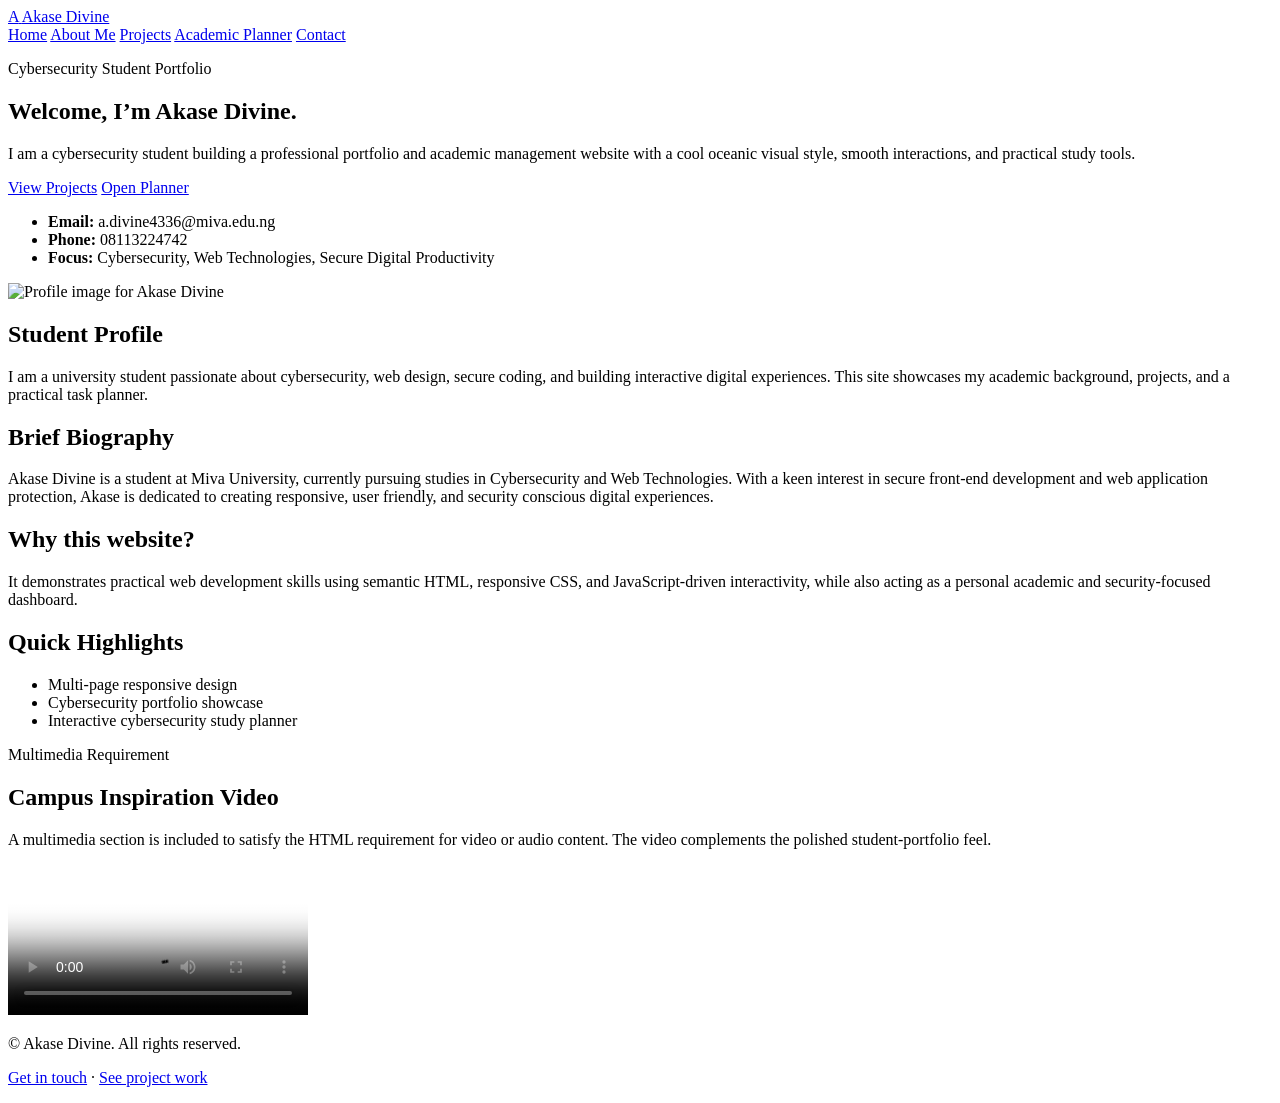
==== index.html @ f3ceebf8 "Add files via upload" ====
<!DOCTYPE html>
<html lang="en">
<head>
    <meta charset="UTF-8">
    <meta name="viewport" content="width=device-width, initial-scale=1.0">
    <title>Akase Divine | Cybersecurity & Web Technologies Portfolio</title>
    <meta name="description" content="Responsive cybersecurity and web technologies portfolio and academic management website for Akase Divine.">
    <link rel="preconnect" href="https://fonts.googleapis.com">
    <link rel="preconnect" href="https://fonts.gstatic.com" crossorigin>
    <link href="https://fonts.googleapis.com/css2?family=Poppins:wght@400;500;600;700&display=swap" rel="stylesheet">
    <link rel="stylesheet" href="assets/css/style.css">
</head>
<body data-page="home">
    <header class="site-header">
        <div class="container header-inner">
            <a class="brand" href="index.html">
                <span class="brand-mark">A</span>
                <span class="brand-text">Akase Divine</span>
            </a>
            <nav class="site-nav" aria-label="Primary navigation">
                <a href="index.html">Home</a>
                <a href="about.html">About Me</a>
                <a href="projects.html">Projects</a>
                <a href="planner.html">Academic Planner</a>
                <a href="contact.html">Contact</a>
            </nav>
        </div>
    </header>

    <main>
        <section class="hero section-pad">
            <div class="container hero-grid">
                <div class="hero-copy">
                    <p class="eyebrow">Cybersecurity Student Portfolio</p>
                    <h1>Welcome, I’m <span>Akase Divine</span>.</h1>
                    <p class="lead">
                        I am a cybersecurity student building a professional portfolio and academic management website
                        with a cool oceanic visual style, smooth interactions, and practical study tools.
                    </p>
                    <div class="hero-actions">
                        <a class="btn primary" href="projects.html">View Projects</a>
                        <a class="btn secondary" href="planner.html">Open Planner</a>
                    </div>
                    <ul class="hero-meta">
                        <li><strong>Email:</strong> a.divine4336@miva.edu.ng</li>
                        <li><strong>Phone:</strong> 08113224742</li>
                        <li><strong>Focus:</strong> Cybersecurity, Web Technologies, Secure Digital Productivity</li>
                    </ul>
                </div>
                <div class="hero-card glass-card">
                    <img src="assets/images/profile.jpg" alt="Profile image for Akase Divine" class="profile-image">
                    <div class="hero-card-body">
                        <h2>Student Profile</h2>
                        <p>
                            I am a university student passionate about cybersecurity, web design, secure coding,
                            and building interactive digital experiences. This site showcases my academic background,
                            projects, and a practical task planner.
                        </p>
                    </div>
                </div>
            </div>
        </section>

        <section class="section-pad section-alt">
            <div class="container intro-grid">
                <article class="info-card">
                    <h2>Brief Biography</h2>
                    <p>
                        Akase Divine is a student at Miva University, currently pursuing studies in Cybersecurity and Web Technologies. With a keen interest in secure front-end development and web application protection, Akase is dedicated to creating responsive, user friendly, and security conscious digital experiences.
                    </p>
                </article>
                <article class="info-card">
                    <h2>Why this website?</h2>
                    <p>
                        It demonstrates practical web development skills using semantic HTML, responsive CSS,
                        and JavaScript-driven interactivity, while also acting as a personal academic and security-focused dashboard.
                    </p>
                </article>
                <article class="info-card">
                    <h2>Quick Highlights</h2>
                    <ul class="check-list">
                        <li>Multi-page responsive design</li>
                        <li>Cybersecurity portfolio showcase</li>
                        <li>Interactive cybersecurity study planner</li>
                    </ul>
                </article>
            </div>
        </section>

        <section class="section-pad">
            <div class="container split-section">
                <div>
                    <p class="eyebrow">Multimedia Requirement</p>
                    <h2>Campus Inspiration Video</h2>
                    <p>
                        A multimedia section is included to satisfy the HTML requirement for video or audio content.
                        The video complements the polished student-portfolio feel.
                    </p>
                </div>
                <div class="media-frame">
                    <video controls poster="assets/images/media-poster.svg">
                        <source src="assets/media/sample-video.mp4" type="video/mp4">
                        Your browser does not support the video tag.
                    </video>
                </div>
            </div>
        </section>
    </main>

    <footer class="site-footer">
        <div class="container footer-inner">
            <p>&copy; <span id="year"></span> Akase Divine. All rights reserved.</p>
            <p><a href="contact.html">Get in touch</a> · <a href="projects.html">See project work</a></p>
        </div>
    </footer>

    <script src="assets/js/main.js"></script>
</body>
</html>
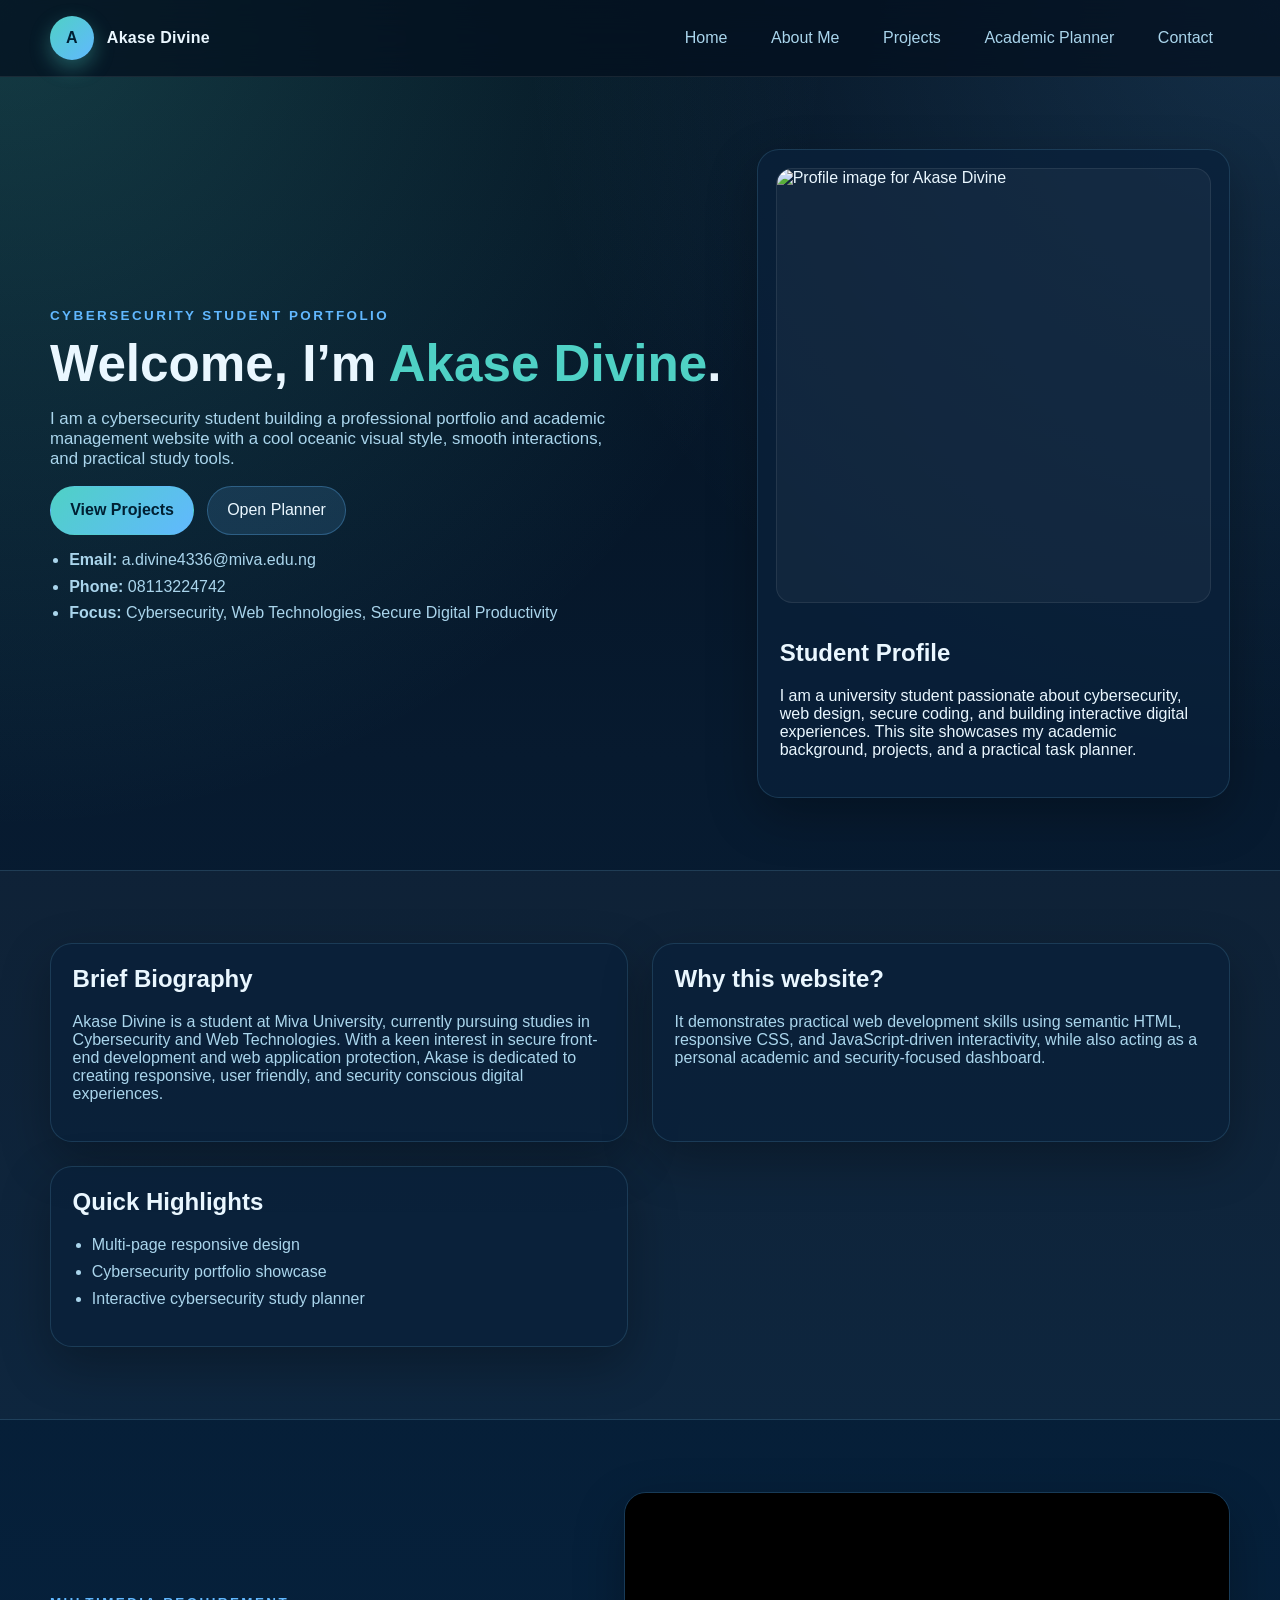
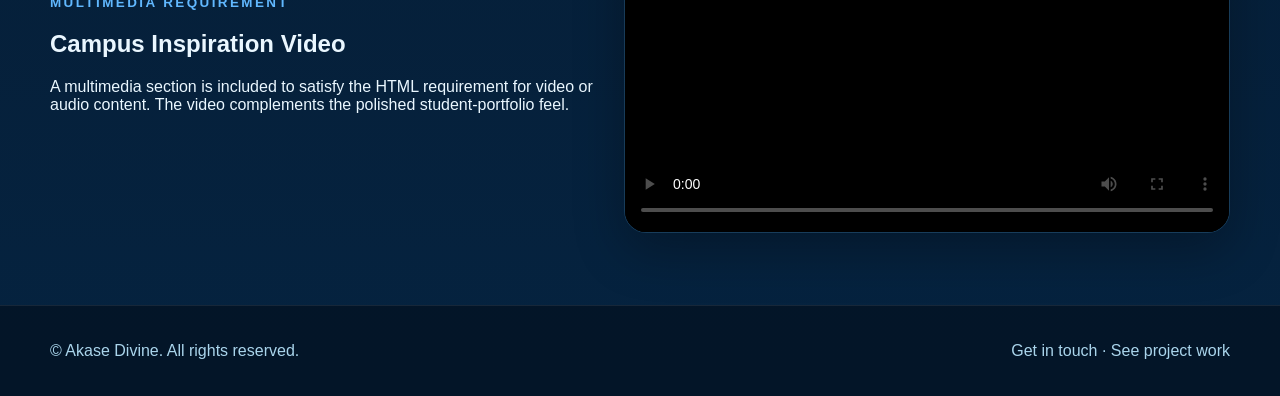
==== commit a59c6e5c: "Update index.html" ====
--- a/index.html
+++ b/index.html
@@ -8,7 +8,7 @@
     <link rel="preconnect" href="https://fonts.googleapis.com">
     <link rel="preconnect" href="https://fonts.gstatic.com" crossorigin>
     <link href="https://fonts.googleapis.com/css2?family=Poppins:wght@400;500;600;700&display=swap" rel="stylesheet">
-    <link rel="stylesheet" href="assets/css/style.css">
+    <link rel="stylesheet" href="/style.css">
 </head>
 <body data-page="home">
     <header class="site-header">
@@ -116,4 +116,4 @@
 
     <script src="assets/js/main.js"></script>
 </body>
-</html>+</html>
--- a/style.css
+++ b/style.css
@@ -0,0 +1,605 @@
+:root {
+    --bg: #071a2f;
+    --bg-soft: #0d2844;
+    --panel: rgba(10, 33, 58, 0.78);
+    --panel-strong: #0f3356;
+    --line: rgba(126, 215, 255, 0.15);
+    --text: #eaf7ff;
+    --muted: #aad5ec;
+    --accent: #4fd1c5;
+    --accent-2: #61b8ff;
+    --accent-3: #0ea5e9;
+    --danger: #ff7b86;
+    --success: #6ee7b7;
+    --shadow: 0 18px 50px rgba(0, 0, 0, 0.28);
+    --radius: 22px;
+    --radius-sm: 14px;
+    --max-width: 1180px;
+}
+
+* {
+    box-sizing: border-box;
+}
+
+html {
+    scroll-behavior: smooth;
+}
+
+body {
+    margin: 0;
+    font-family: 'Poppins', sans-serif;
+    color: var(--text);
+    background:
+        radial-gradient(circle at top left, rgba(79, 209, 197, 0.22), transparent 35%),
+        radial-gradient(circle at top right, rgba(97, 184, 255, 0.18), transparent 32%),
+        linear-gradient(180deg, #03101e 0%, var(--bg) 38%, #052340 100%);
+    min-height: 100vh;
+}
+
+img, video {
+    max-width: 100%;
+    display: block;
+}
+
+a {
+    color: inherit;
+    text-decoration: none;
+}
+
+button, input, textarea {
+    font: inherit;
+}
+
+.container {
+    width: min(100% - 2rem, var(--max-width));
+    margin: 0 auto;
+}
+
+.section-pad {
+    padding: 4.5rem 0;
+}
+
+.section-alt {
+    background: rgba(255, 255, 255, 0.03);
+    border-top: 1px solid var(--line);
+    border-bottom: 1px solid var(--line);
+}
+
+.site-header {
+    position: sticky;
+    top: 0;
+    z-index: 30;
+    backdrop-filter: blur(18px);
+    background: rgba(3, 16, 30, 0.74);
+    border-bottom: 1px solid rgba(255, 255, 255, 0.08);
+}
+
+.header-inner {
+    display: flex;
+    align-items: center;
+    justify-content: space-between;
+    gap: 1rem;
+    padding: 1rem 0;
+    flex-wrap: wrap;
+}
+
+.brand {
+    display: inline-flex;
+    align-items: center;
+    gap: 0.8rem;
+    font-weight: 700;
+    letter-spacing: 0.3px;
+}
+
+.brand-mark {
+    display: grid;
+    place-items: center;
+    width: 2.75rem;
+    height: 2.75rem;
+    border-radius: 50%;
+    background: linear-gradient(135deg, var(--accent), var(--accent-2));
+    color: #002033;
+    box-shadow: 0 8px 20px rgba(79, 209, 197, 0.35);
+}
+
+.site-nav {
+    display: flex;
+    flex-wrap: wrap;
+    gap: 0.6rem;
+}
+
+.site-nav a {
+    padding: 0.7rem 1rem;
+    border-radius: 999px;
+    color: var(--muted);
+    border: 1px solid transparent;
+    transition: all 0.25s ease;
+}
+
+.site-nav a:hover,
+.site-nav a.active {
+    color: var(--text);
+    border-color: rgba(79, 209, 197, 0.35);
+    background: rgba(79, 209, 197, 0.1);
+    transform: translateY(-1px);
+}
+
+.hero-grid,
+.intro-grid,
+.split-section,
+.contact-grid,
+.planner-layout,
+.content-grid {
+    display: grid;
+    gap: 1.5rem;
+}
+
+.hero-grid {
+    grid-template-columns: 1.3fr 0.9fr;
+    align-items: center;
+}
+
+.intro-grid,
+.skills-grid,
+.contact-grid,
+.planner-layout,
+.two-col {
+    grid-template-columns: repeat(2, minmax(0, 1fr));
+}
+
+.split-section {
+    grid-template-columns: 1fr 1.1fr;
+    align-items: center;
+}
+
+.hero-copy h1,
+.page-heading h1 {
+    font-size: clamp(2.2rem, 4vw, 4rem);
+    line-height: 1.1;
+    margin: 0 0 1rem;
+}
+
+.hero-copy h1 span {
+    color: var(--accent);
+}
+
+.eyebrow {
+    margin: 0 0 0.8rem;
+    text-transform: uppercase;
+    letter-spacing: 0.18em;
+    color: var(--accent-2);
+    font-size: 0.84rem;
+    font-weight: 700;
+}
+
+.lead {
+    color: var(--muted);
+    font-size: 1.05rem;
+    max-width: 62ch;
+}
+
+.hero-actions,
+.project-links {
+    display: flex;
+    gap: 0.8rem;
+    flex-wrap: wrap;
+}
+
+.hero-meta,
+.bullet-list,
+.check-list,
+.contact-list {
+    padding-left: 1.2rem;
+    color: var(--muted);
+}
+
+.hero-meta li,
+.bullet-list li,
+.check-list li,
+.contact-list li {
+    margin-bottom: 0.55rem;
+}
+
+.glass-card,
+.info-card,
+.project-card,
+.contact-form,
+.planner-card {
+    background: var(--panel);
+    border: 1px solid var(--line);
+    border-radius: var(--radius);
+    box-shadow: var(--shadow);
+}
+
+.glass-card {
+    padding: 1.1rem;
+}
+
+.hero-card {
+    overflow: hidden;
+}
+
+.profile-image {
+    width: 100%;
+    aspect-ratio: 1 / 1;
+    object-fit: cover;
+    border-radius: calc(var(--radius) - 6px);
+    border: 1px solid rgba(255, 255, 255, 0.08);
+    background: rgba(255, 255, 255, 0.04);
+}
+
+.hero-card-body {
+    padding: 1rem 0.25rem 0.25rem;
+}
+
+.info-card,
+.project-card-body,
+.contact-form,
+.planner-card {
+    padding: 1.35rem;
+}
+
+.info-card h2,
+.project-card h2,
+.contact-form h2,
+.planner-card h2 {
+    margin-top: 0;
+}
+
+.academic-table {
+    width: 100%;
+    border-collapse: collapse;
+    margin-top: 1rem;
+    overflow: hidden;
+}
+
+.academic-table caption {
+    text-align: left;
+    padding-bottom: 0.75rem;
+    color: var(--muted);
+}
+
+.academic-table th,
+.academic-table td {
+    text-align: left;
+    padding: 0.85rem;
+    border-bottom: 1px solid rgba(255, 255, 255, 0.08);
+}
+
+.academic-table th {
+    color: #d8f3ff;
+    background: rgba(97, 184, 255, 0.09);
+}
+
+.project-grid {
+    display: grid;
+    grid-template-columns: repeat(3, minmax(0, 1fr));
+    gap: 1.5rem;
+}
+
+.project-card {
+    overflow: hidden;
+    transition: transform 0.28s ease, box-shadow 0.28s ease;
+}
+
+.project-card:hover {
+    transform: translateY(-6px);
+    box-shadow: 0 24px 60px rgba(0, 0, 0, 0.34);
+}
+
+.project-card img {
+    width: 100%;
+    height: 220px;
+    object-fit: cover;
+}
+
+.project-card-body p,
+.info-card p,
+.contact-form p,
+.planner-card p {
+    color: var(--muted);
+}
+
+.bullet-list.compact li {
+    margin-bottom: 0.3rem;
+}
+
+.btn {
+    display: inline-flex;
+    align-items: center;
+    justify-content: center;
+    gap: 0.5rem;
+    border-radius: 999px;
+    border: 1px solid transparent;
+    padding: 0.9rem 1.2rem;
+    cursor: pointer;
+    transition: all 0.25s ease;
+    color: var(--text);
+}
+
+.btn:hover {
+    transform: translateY(-2px);
+}
+
+.btn.primary {
+    background: linear-gradient(135deg, var(--accent), var(--accent-2));
+    color: #002033;
+    font-weight: 700;
+}
+
+.btn.secondary {
+    background: rgba(97, 184, 255, 0.14);
+    border-color: rgba(97, 184, 255, 0.3);
+}
+
+.btn.ghost {
+    background: transparent;
+    border-color: rgba(255, 255, 255, 0.12);
+}
+
+.btn.small {
+    padding: 0.72rem 1rem;
+    font-size: 0.95rem;
+}
+
+.media-frame {
+    border-radius: var(--radius);
+    overflow: hidden;
+    border: 1px solid var(--line);
+    box-shadow: var(--shadow);
+}
+
+.media-frame video {
+    width: 100%;
+    aspect-ratio: 16 / 9;
+    background: #000;
+}
+
+.site-footer {
+    border-top: 1px solid rgba(255, 255, 255, 0.08);
+    padding: 1.25rem 0;
+    background: rgba(3, 16, 30, 0.7);
+}
+
+.footer-inner {
+    display: flex;
+    justify-content: space-between;
+    gap: 1rem;
+    flex-wrap: wrap;
+    color: var(--muted);
+}
+
+.page-heading {
+    margin-bottom: 1.75rem;
+}
+
+.field-group {
+    margin-bottom: 1rem;
+}
+
+.field-group label {
+    display: block;
+    margin-bottom: 0.45rem;
+    font-weight: 600;
+}
+
+.field-group input,
+.field-group textarea,
+.task-form input {
+    width: 100%;
+    padding: 0.95rem 1rem;
+    border-radius: 14px;
+    border: 1px solid rgba(255, 255, 255, 0.12);
+    background: rgba(255, 255, 255, 0.04);
+    color: var(--text);
+    outline: none;
+    transition: border-color 0.25s ease, box-shadow 0.25s ease;
+}
+
+.field-group input:focus,
+.field-group textarea:focus,
+.task-form input:focus {
+    border-color: rgba(79, 209, 197, 0.7);
+    box-shadow: 0 0 0 4px rgba(79, 209, 197, 0.12);
+}
+
+.field-group textarea {
+    resize: vertical;
+    min-height: 140px;
+}
+
+.error-message {
+    display: block;
+    min-height: 1.2rem;
+    color: var(--danger);
+    margin-top: 0.4rem;
+}
+
+.success-message,
+.form-hint {
+    min-height: 1.2rem;
+    margin: 0.9rem 0 0;
+}
+
+.success-message {
+    color: var(--success);
+}
+
+.task-form {
+    display: flex;
+    gap: 0.8rem;
+    margin-top: 1.2rem;
+    flex-wrap: wrap;
+}
+
+.task-form input {
+    flex: 1 1 260px;
+}
+
+.planner-topline {
+    display: flex;
+    justify-content: space-between;
+    gap: 1rem;
+    flex-wrap: wrap;
+    align-items: center;
+}
+
+.planner-stats {
+    display: flex;
+    gap: 0.8rem;
+    flex-wrap: wrap;
+}
+
+.planner-stats div {
+    min-width: 82px;
+    padding: 0.9rem;
+    border-radius: 16px;
+    background: rgba(97, 184, 255, 0.09);
+    border: 1px solid rgba(97, 184, 255, 0.12);
+    text-align: center;
+}
+
+.planner-stats strong {
+    display: block;
+    font-size: 1.45rem;
+    color: var(--text);
+}
+
+.planner-stats span {
+    color: var(--muted);
+    font-size: 0.85rem;
+}
+
+.task-list {
+    list-style: none;
+    padding: 0;
+    margin: 1.3rem 0 0;
+    display: grid;
+    gap: 0.8rem;
+}
+
+.task-item {
+    display: flex;
+    justify-content: space-between;
+    gap: 0.75rem;
+    align-items: center;
+    padding: 1rem;
+    border-radius: 16px;
+    background: rgba(255, 255, 255, 0.045);
+    border: 1px solid rgba(255, 255, 255, 0.08);
+}
+
+.task-item.completed .task-text {
+    text-decoration: line-through;
+    color: rgba(234, 247, 255, 0.62);
+}
+
+.task-actions {
+    display: flex;
+    gap: 0.5rem;
+    flex-wrap: wrap;
+}
+
+.task-actions button {
+    border: none;
+    border-radius: 999px;
+    padding: 0.65rem 0.9rem;
+    cursor: pointer;
+    color: var(--text);
+    transition: transform 0.25s ease, opacity 0.25s ease;
+}
+
+.task-actions button:hover {
+    transform: translateY(-1px);
+}
+
+.task-actions .complete-btn {
+    background: rgba(110, 231, 183, 0.18);
+}
+
+.task-actions .delete-btn {
+    background: rgba(255, 123, 134, 0.18);
+}
+
+.sr-only {
+    position: absolute;
+    width: 1px;
+    height: 1px;
+    padding: 0;
+    margin: -1px;
+    overflow: hidden;
+    clip: rect(0, 0, 0, 0);
+    border: 0;
+}
+
+.tag-list {
+    list-style: none;
+    padding: 0;
+    margin: 0;
+    display: flex;
+    flex-wrap: wrap;
+    gap: 0.65rem;
+}
+
+.tag-list li {
+    padding: 0.55rem 0.85rem;
+    border-radius: 999px;
+    background: rgba(79, 209, 197, 0.12);
+    border: 1px solid rgba(79, 209, 197, 0.18);
+    color: #d9fcff;
+}
+
+.academic-table tr:hover td,
+.task-item:hover,
+.project-card:hover img {
+    filter: saturate(1.03);
+}
+
+@keyframes drift {
+    0% { transform: translateY(0px); }
+    50% { transform: translateY(-8px); }
+    100% { transform: translateY(0px); }
+}
+
+.hero-card {
+    animation: drift 7s ease-in-out infinite;
+}
+
+@media (max-width: 980px) {
+    .hero-grid,
+    .project-grid,
+    .contact-grid,
+    .planner-layout,
+    .two-col,
+    .intro-grid,
+    .split-section {
+        grid-template-columns: 1fr;
+    }
+
+    .project-grid {
+        grid-template-columns: 1fr;
+    }
+}
+
+@media (max-width: 720px) {
+    .section-pad {
+        padding: 3.5rem 0;
+    }
+
+    .header-inner {
+        justify-content: center;
+    }
+
+    .site-nav {
+        justify-content: center;
+    }
+
+    .task-form {
+        flex-direction: column;
+    }
+
+    .task-item {
+        flex-direction: column;
+        align-items: flex-start;
+    }
+}
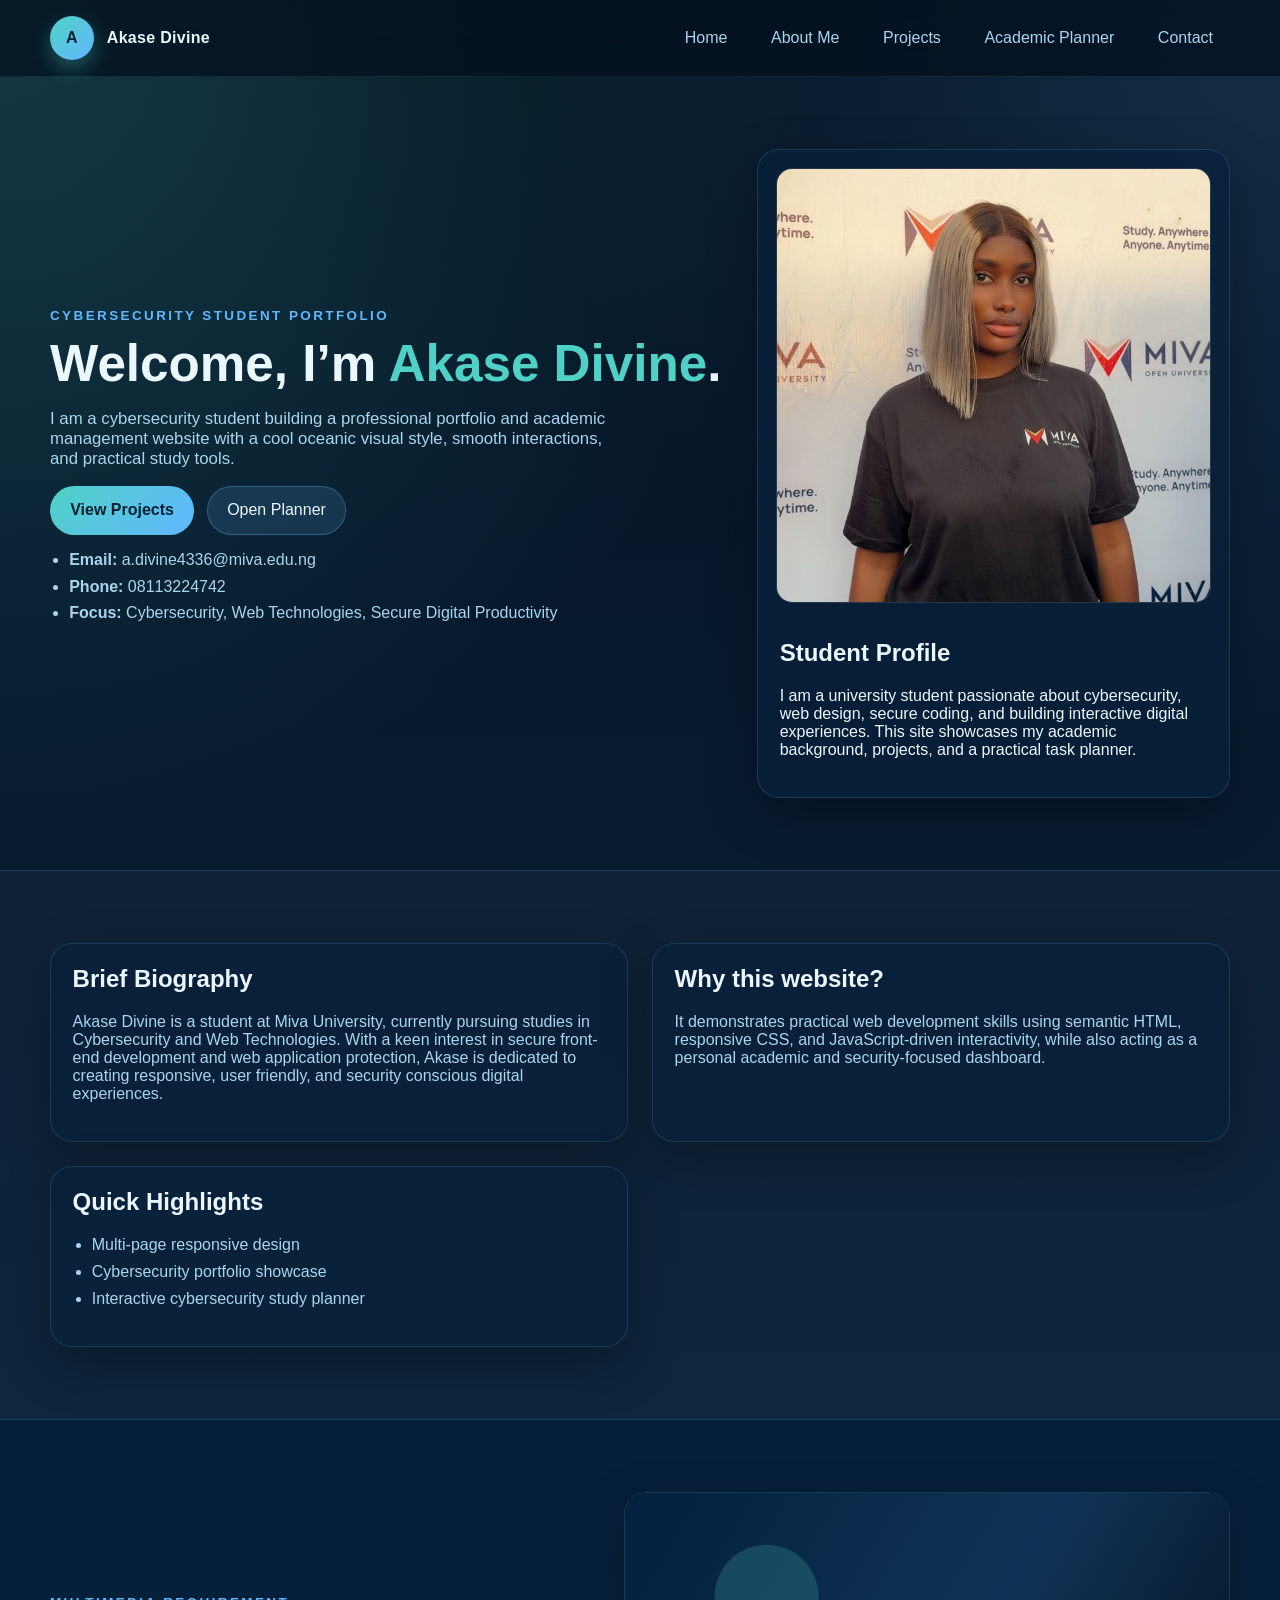
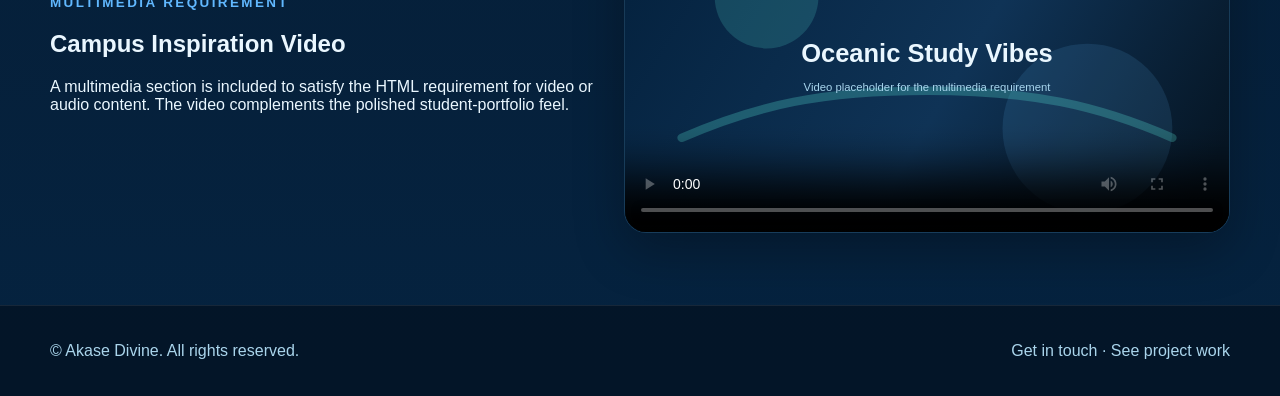
==== commit af38d8b5: "Update index.html" ====
--- a/index.html
+++ b/index.html
@@ -48,7 +48,7 @@
                     </ul>
                 </div>
                 <div class="hero-card glass-card">
-                    <img src="assets/images/profile.jpg" alt="Profile image for Akase Divine" class="profile-image">
+                    <img src="/profile.jpg" alt="Profile image for Akase Divine" class="profile-image">
                     <div class="hero-card-body">
                         <h2>Student Profile</h2>
                         <p>
@@ -98,8 +98,8 @@
                     </p>
                 </div>
                 <div class="media-frame">
-                    <video controls poster="assets/images/media-poster.svg">
-                        <source src="assets/media/sample-video.mp4" type="video/mp4">
+                    <video controls poster="/media-poster.svg">
+                        <source src="/sample-video.mp4" type="video/mp4">
                         Your browser does not support the video tag.
                     </video>
                 </div>
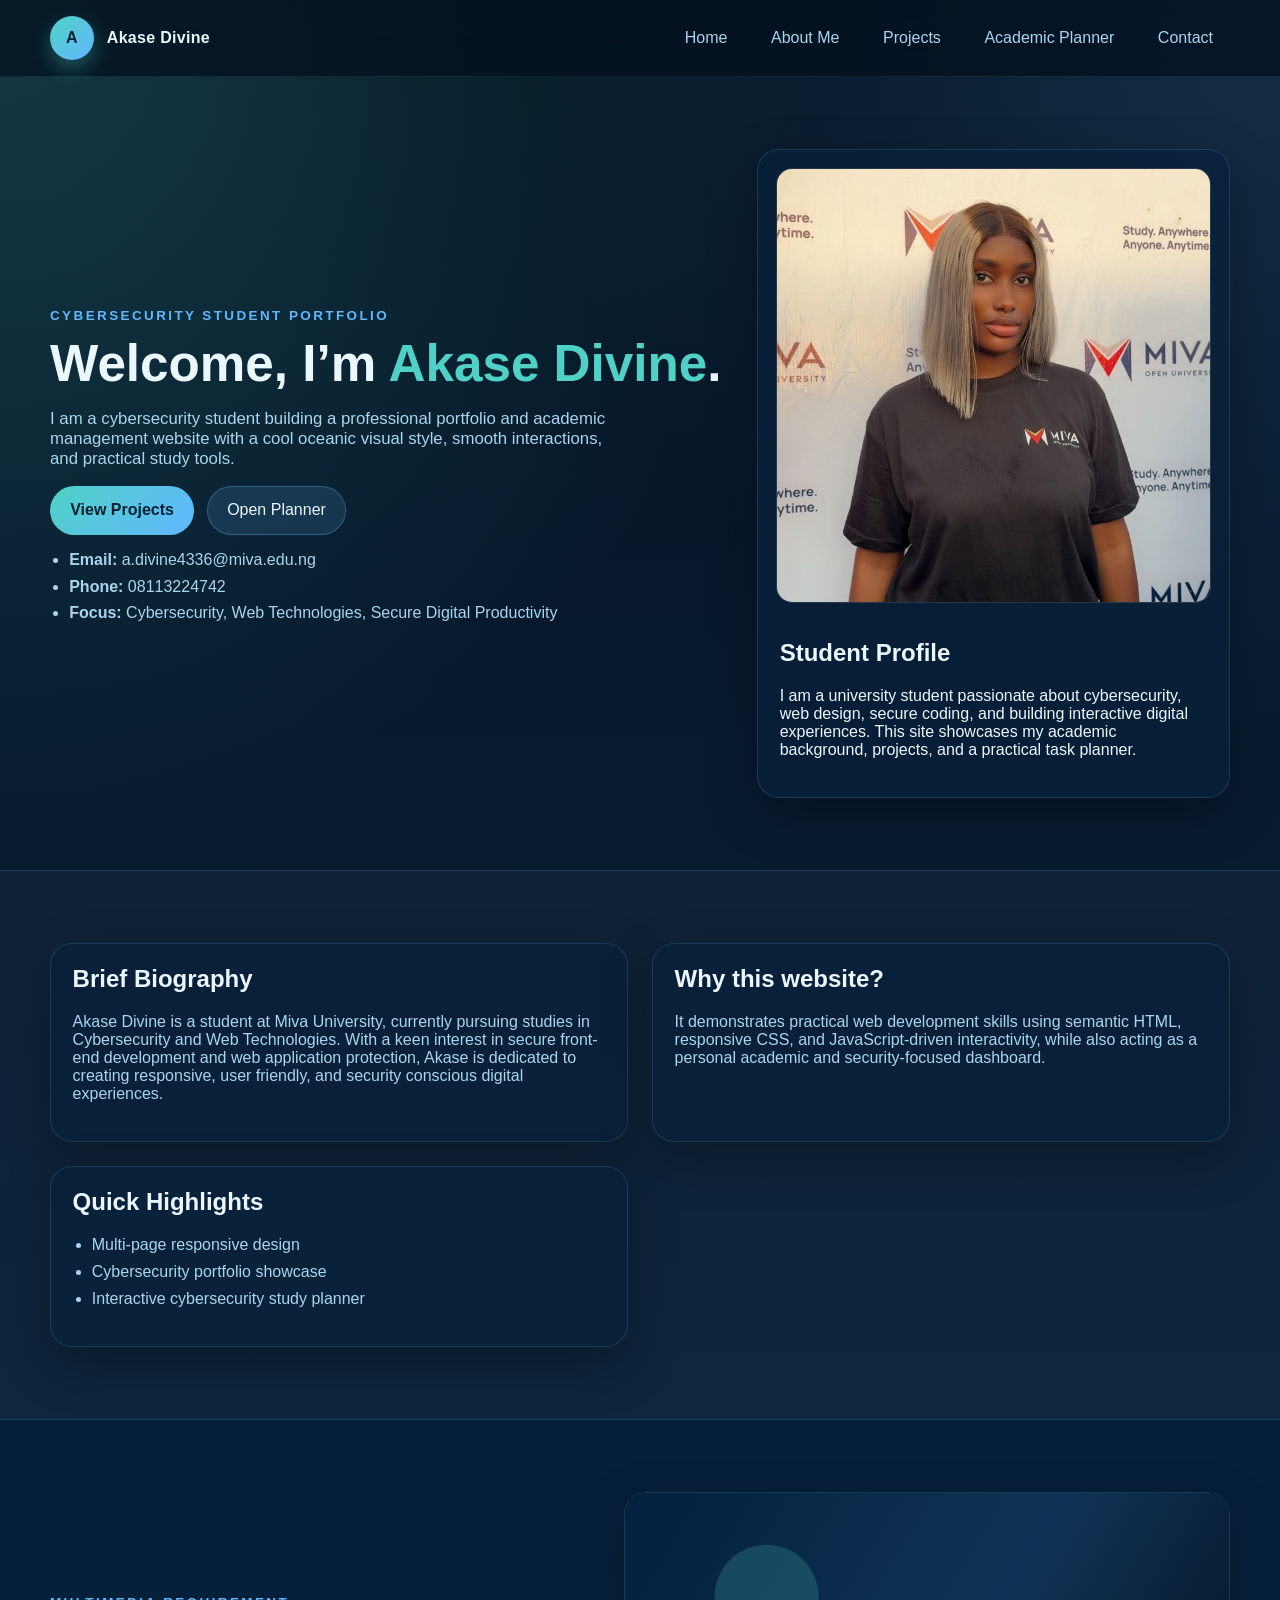
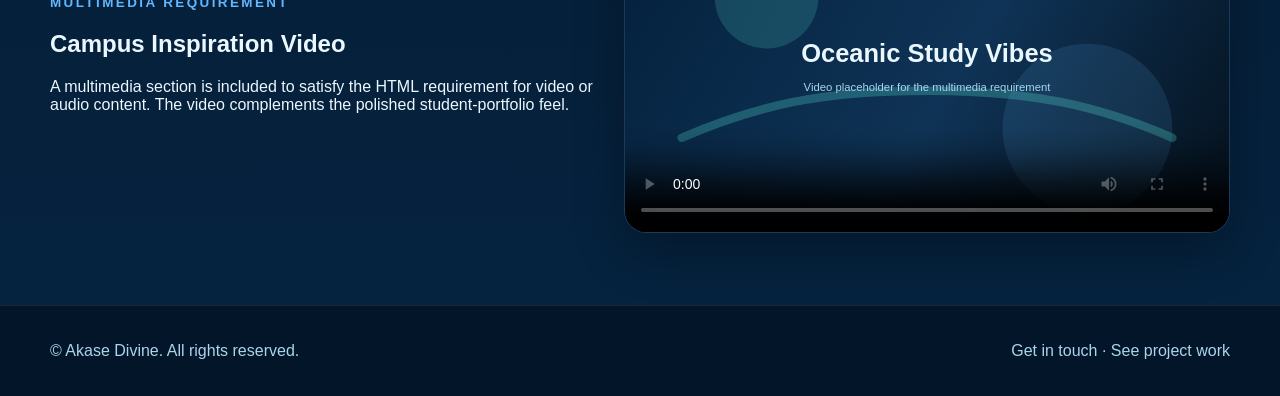
==== commit a3f64511: "Update index.html" ====
--- a/index.html
+++ b/index.html
@@ -8,7 +8,7 @@
     <link rel="preconnect" href="https://fonts.googleapis.com">
     <link rel="preconnect" href="https://fonts.gstatic.com" crossorigin>
     <link href="https://fonts.googleapis.com/css2?family=Poppins:wght@400;500;600;700&display=swap" rel="stylesheet">
-    <link rel="stylesheet" href="/style.css">
+    <link rel="stylesheet" href="style.css">
 </head>
 <body data-page="home">
     <header class="site-header">
